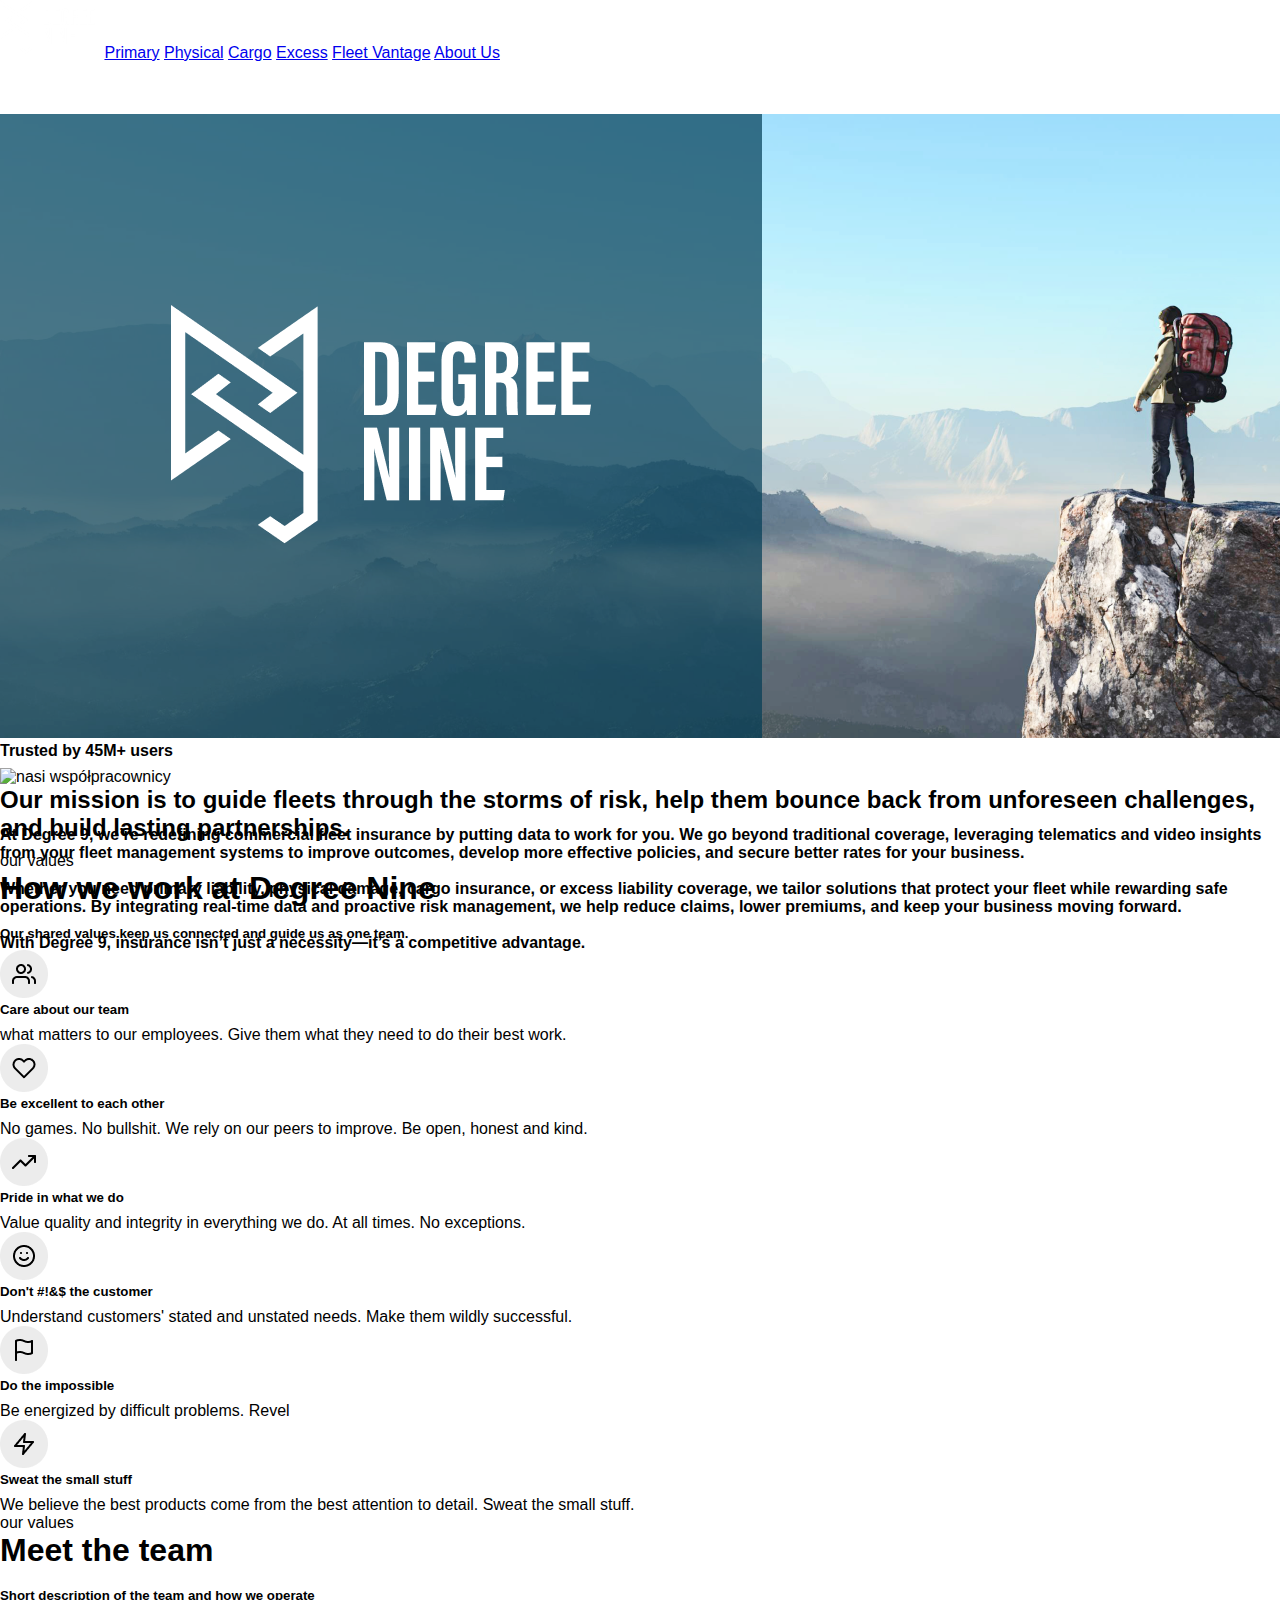
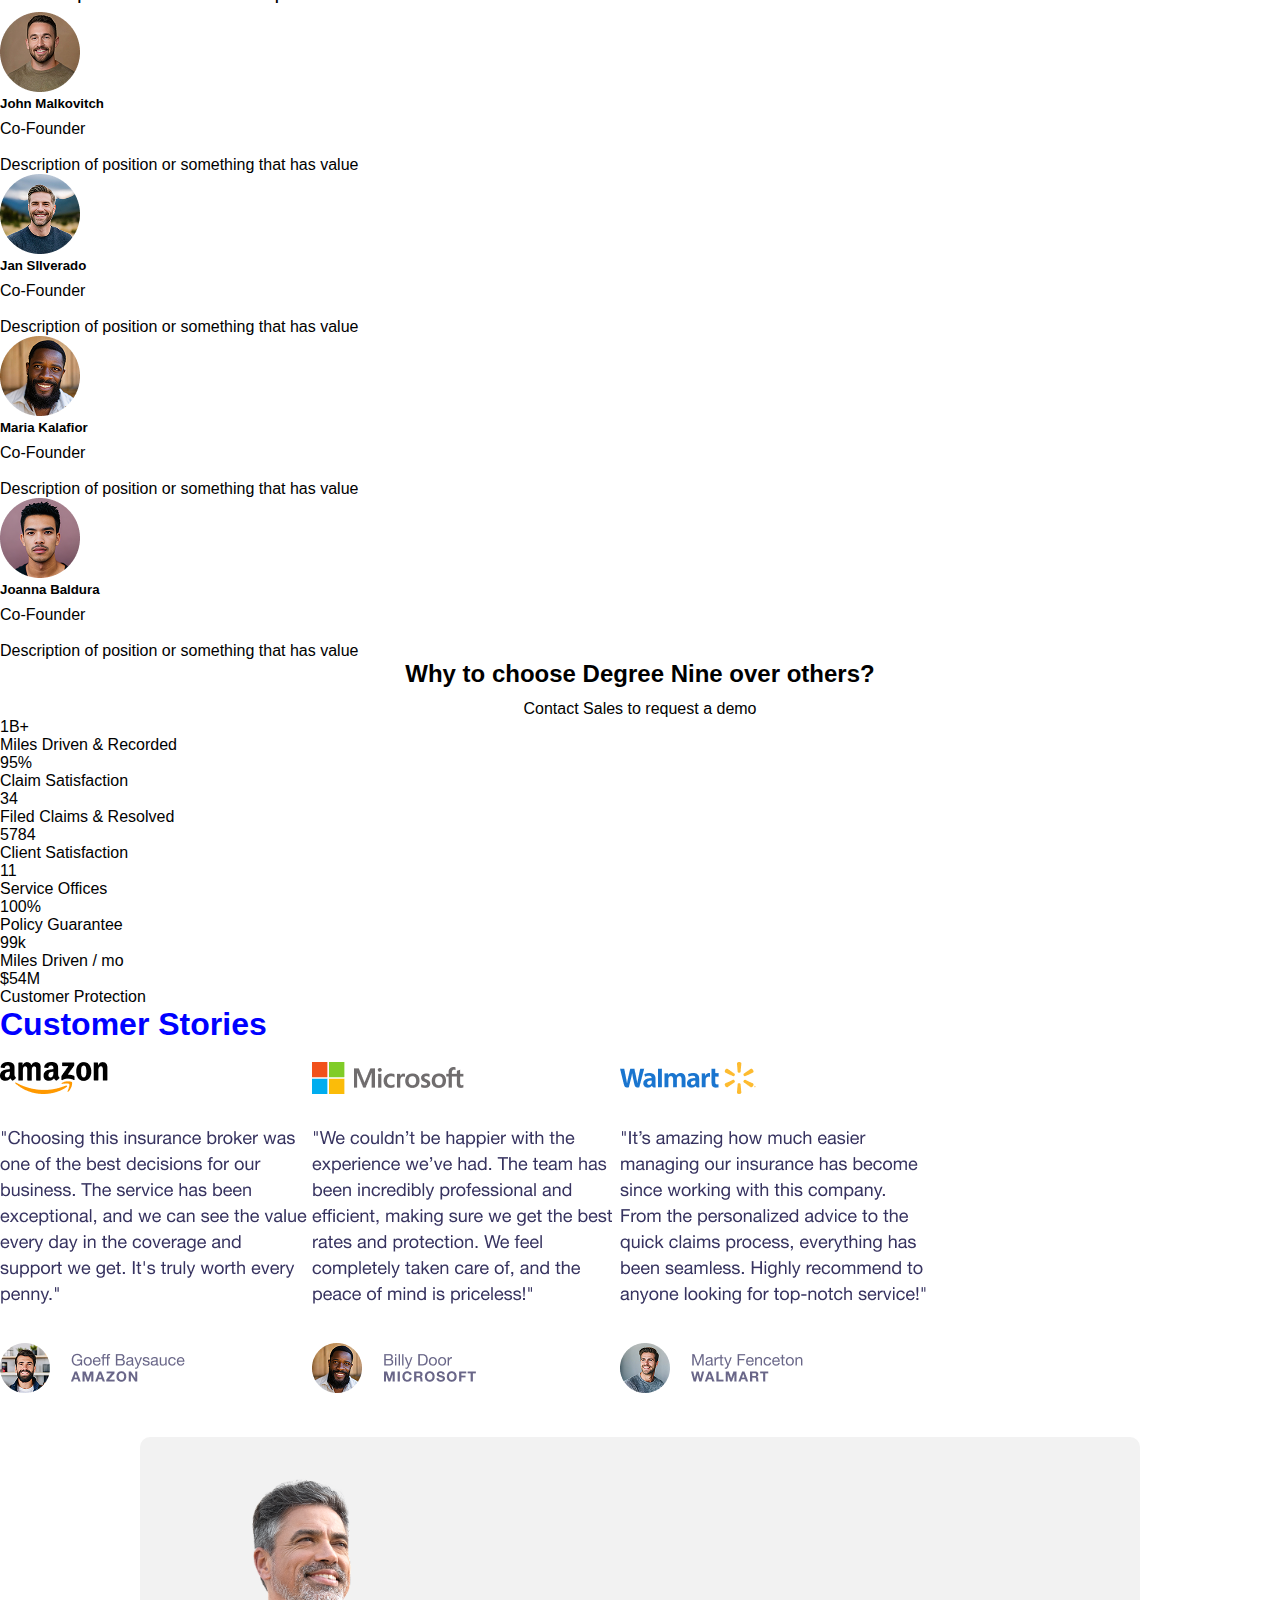
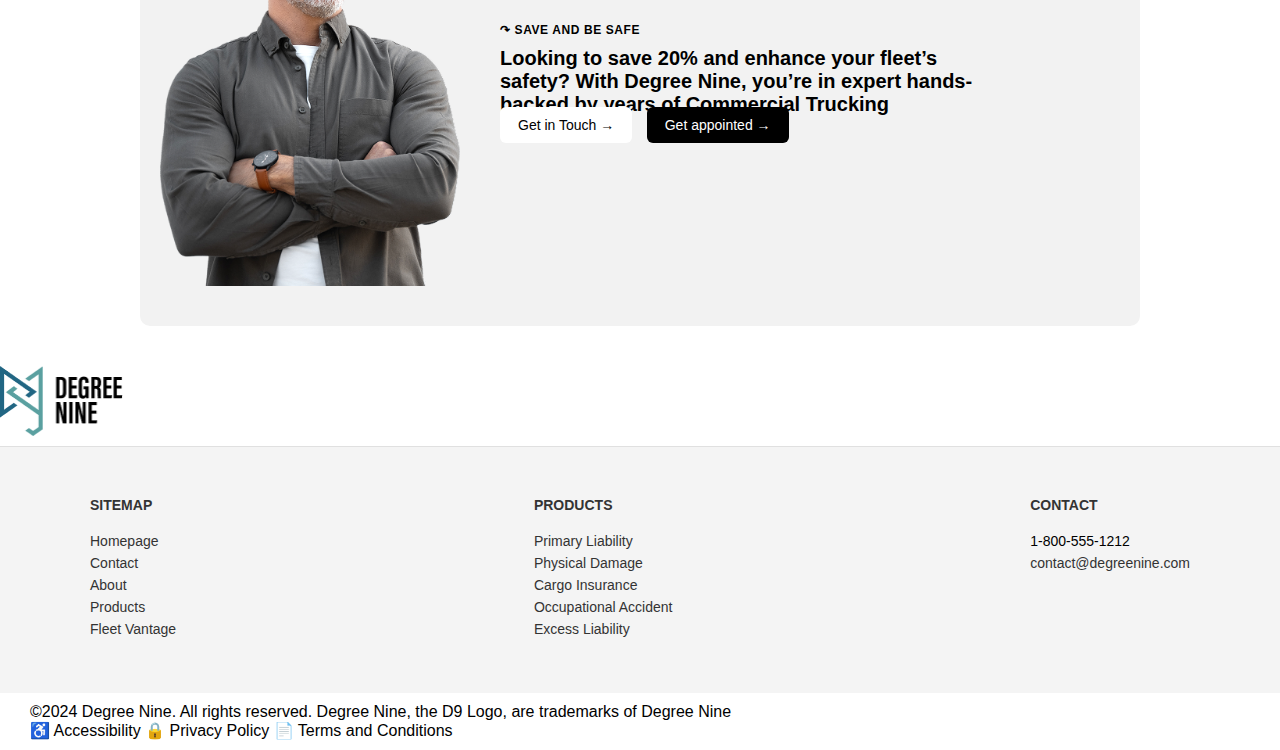
==== aboutus.html @ 533770f7 "Add files via upload" ====
<!DOCTYPE html>
<html lang="en">
<head>
    <meta charset="UTF-8">
    <meta name="viewport" content="width=device-width, initial-scale=1.0">
    <title>Document</title>
    <link rel="stylesheet" href="styl.css">
</head>
<body>
    <section class="header">
        <div class="lewyheader" >
            <a href="index.html"><img src="HEADLEFT.png" alt="zdjęcie"></a>
            <a href="primary liability.html">Primary</a>
            <a href="physical damage.html">Physical</a>
            <a href="cargo Insurance.html">Cargo</a>
            <a href="excess liability.html">Excess</a>
            <a href="fleet.html">Fleet Vantage</a>
            <a href="aboutus.html">About Us</a>
        </div>
        <div class="prawyheader"><img src="HEADRIGHT.png" alt="zdjęcie"></div>
    </section>
    <section class="mid1">
        <img src="abouts.png" alt="">
    </section>
    <section class="mid2">
        <h4 >Trusted by 45M+ users</h4>
        <img src="współpraca.png" alt="nasi współpracownicy" >
    </section>
    <section class="tekst">
        <h2>Our mission is to guide fleets through the storms of risk, help them bounce back from unforeseen challenges, and build lasting partnerships.</h2>
        <h4>At Degree 9, we’re redefining commercial fleet insurance by putting data to work for you. We go beyond traditional coverage, leveraging telematics and video insights from your fleet management systems to improve outcomes, develop more effective policies, and secure better rates for your business.
            <br><br>
            Whether you need primary liability, physical damage, cargo insurance, or excess liability coverage, we tailor solutions that protect your fleet while rewarding safe operations. By integrating real-time data and proactive risk management, we help reduce claims, lower premiums, and keep your business moving forward.
            <br><br>
            With Degree 9, insurance isn’t just a necessity—it’s a competitive advantage.</h4>
    </section >
    <section class="work">
        <div>
        <div class="label_header">our values</div>
        <h1>How we work at Degree Nine</h1>
        <h5>Our shared values keep us connected and guide us as one team.</h5>
        </div>
        <ul>
            <li><img src="team.png" alt=""><h5>Care about our team</h5> what matters to our employees. 
                Give them what they need to do their best work.</li>
            <li><img src="serce.png" alt=""><h5>Be excellent to each other</h5>No games. No bullshit. We rely on our peers 
                to improve. Be open, honest and kind.</li>
            <li><img src="pochyła.png" alt=""><h5>Pride in what we do</h5>Value quality and integrity in everything we do. 
                At all times. No exceptions.</li>
        </ul>
        <ul>
            <li><img src="uśmiech.png" alt=""><h5>Don't #!&$ the customer</h5>
                Understand customers' stated and unstated needs. Make them wildly successful.</li>
            <li><img src="flaga.png" alt=""><h5>Do the impossible</h5>Be energized by difficult problems. Revel </li>
            <li><img src="energia.png" alt=""><h5>Sweat the small stuff</h5>We believe the best products come from the best attention to detail. Sweat the small stuff.</li>
        </ul>
    </section>   
    <section class="team">
        <div>
            <div class="label_header">our values</div>
            <h1>Meet the team</h1>
            <h5>Short description of the team and how we operate</h5>
        </div>
        <ul>
            <li><img src="john.png" alt=""><h5>John Malkovitch</h5>Co-Founder<br><br>Description of position or something that has value</li>
            <li><img src="Jan.png" alt=""><h5>Jan SIlverado</h5>Co-Founder<br><br>Description of position or something that has value</li>
            <li><img src="maria.png" alt=""><h5>Maria Kalafior</h5>Co-Founder<br><br>Description of position or something that has value</li>
            <li><img src="joanna.png" alt=""><h5>Joanna Baldura</h5>Co-Founder<br><br>Description of position or something that has value</li>
        </ul>
    </section>

    <section class="statystyki">
        <h2 style="text-align: center;">Why to choose Degree Nine over others?</h2>
        <p style="text-align: center;">Contact Sales to request a demo</p>
        <ul>
            <li><p class="oversize">1B+</p> Miles Driven & Recorded</li>
            <li><p class="oversize">95%</p> Claim Satisfaction</li>
            <li><p class="oversize">34</p> Filed Claims & Resolved</li>
            <li><p class="oversize">5784</p> Client Satisfaction</li>
        </ul><ul>
            <li><p class="oversize">11</p> Service Offices</li>
            <li><p class="oversize">100%</p> Policy Guarantee</li>
            <li><p class="oversize">99k</p> Miles Driven / mo</li>
            <li><p class="oversize">$54M</p> Customer Protection</li>
        </ul>
    </section>
    <section class="stories">
    <H1 style="color: blue;">Customer Stories</H1>
        <img src="stories1.png" alt="historie">
    <img src="stories2.png" alt=""><img src="stories3.png" alt=""></section>
    <section class="cta-section">
        <img src="facet 1.png" alt="Man standing with arms crossed" />
        <div class="cta-text">
            <small>↷ Save and be safe</small>
            <h2>Looking to save 20% and enhance your fleet’s safety? With Degree Nine, you’re in expert hands-backed by years of Commercial Trucking experience.</h2>
            <div class="cta-buttons">
            <button class="btn-outline">Get in Touch →</button>
            <button class="btn-black">Get appointed →</button>
            </div>
        </div>
    </section>
    
    <footer>
        <div class="footer-logo">
            <img src="footer.png" alt="Degree Nine Logo" />
        </div>
        <div class="footer">
            
        
            <div class="footer-section">
                <h4>Sitemap</h4>
                <ul>
                <li><a href="index.html">Homepage</a></li>
                <li><a href="#">Contact</a></li>
                <li><a href="aboutus.html">About</a></li>
                <li><a href="#">Products</a></li>
                <li><a href="fleet.html">Fleet Vantage</a></li>
                </ul>
            </div>
        
            <div class="footer-section">
                <h4>Products</h4>
                <ul>
                <li><a href="primary liability.html">Primary Liability</a></li>
                <li><a href="physical damage.html">Physical Damage</a></li>
                <li><a href="cargo Insurance.html">Cargo Insurance</a></li>
                <li><a href="#">Occupational Accident</a></li>
                <li><a href="excess liability.html">Excess Liability</a></li>
                </ul>
            </div>
        
            <div class="footer-section">
                <h4>Contact</h4>
                <ul>
                <li>1-800-555-1212</li>
                <li><a href="mailto:contact@degreenine.com">contact@degreenine.com</a></li>
                </ul>
            </div>            
        </div>
        <div class="footer-section">
            <div>©2024 Degree Nine. All rights reserved. Degree Nine, the D9 Logo, are trademarks of Degree Nine</div>
            <div class="links">
                <span>♿ Accessibility</span>
                <span>🔒 Privacy Policy</span>
                <span>📄 Terms and Conditions</span>
            </div>
        </div>
    </footer>
</body>
</html>
---- styl.css ----
/*dla każdego elementu*/
* {
    width: 1512;
    margin: 0;
    padding: 0;
    box-sizing: border-box;
}

body {
    font-family: sans-serif;
    size: 16;
    height: 26;
}

#header {
    height: 100px;
    width: 1512;
    background: linear-gradient(to right, #216683, #5AA0A0);
    color: white;
    display: flex;
    justify-content: space-between;
    align-items: center;
    max-width: 1512;
}
#lewyheader, #prawyheader {
    margin: 0;
}
#lewyheader{
    margin-top: 24px;
    margin-bottom: 24px;
    margin-left: 156px;
    float: left;
}
#lewyheader a {
    border-radius: 20px;
    padding: 6px 20px;
    color: white;
    text-decoration: none;
}
#lewyheader a.active::before {
    content: "•";
    color: white;
    margin-right: 6px;
}

#prawyheader{
    float: left;
    margin-top: 27px;
    margin-bottom: 27px;
    margin-left: 268.96px;
    margin-right: 157px;
}
.cta-section {
    display: flex;
    flex-wrap: wrap;
    align-items: center;
    justify-content: center;
    background: #f2f2f2;
    padding: 40px 20px;
    border-radius: 10px;
    margin: 40px auto;
    max-width: 1000px;
}

.cta-section img {
    max-width: 300px;
    border-radius: 8px;
}

.cta-text {
    flex: 1;
    margin-left: 40px;
    min-width: 250px;
}

.cta-text small {
    display: inline-block;
    margin-bottom: 10px;
    font-weight: bold;
    text-transform: uppercase;
    font-size: 12px;
    letter-spacing: 0.05em;
}

.cta-text h2 {
    font-size: 20px;
    margin-bottom: 20px;
    max-width: 500px;
}

.cta-buttons button {
    padding: 10px 18px;
    margin-right: 10px;
    border: none;
    border-radius: 6px;
    font-size: 14px;
    cursor: pointer;
    transition: background 0.3s ease;
}

.btn-outline {
    background: white;
    border: 1px solid #ccc;
}

.btn-outline:hover {
    background: #eee;
}

.btn-black {
    background: #000;
    color: white;
}

.btn-black:hover {
    background: #333;   
}

.footer {
    background: #f4f4f4;
    padding: 40px 60px;
    display: flex;
    justify-content: space-between;
    flex-wrap: wrap;
    border-top: 1px solid #e0e0e0;
    font-size: 14px;
}

.footer-logo {
    display: flex;
    flex-direction: column;
    align-items: flex-start;
}

.footer-logo img {
    width: 123px;
    height: 70px;
    margin-bottom: 10px;
}

.footer-section {
    margin: 10px 30px;
}

.footer-section h4 {
    margin-bottom: 10px;
    font-size: 14px;
    text-transform: uppercase;
    font-weight: bold;
    color: #333;
}

.footer-section ul {
    list-style: none;
    padding: 0;
    margin: 0;
}

.footer-section ul li {
    margin-bottom: 6px;
}

.footer-section ul li a {
    text-decoration: none;
    color: #333;
}

.footer-bottom {
    padding: 20px 60px;
    font-size: 12px;
    color: #666;
    background: #ffffff;
    border-top: 1px solid #e0e0e0;
}

.footer-bottom .links {
    margin-top: 10px;
}

.footer-bottom .links span {
    margin-right: 20px;
}

@media (max-width: 768px) {
.cta-section {
    flex-direction: column;
    text-align: center;
}
.cta-text {
    margin-left: 0;
    margin-top: 20px;
}
}

oversize{
    size: 60px;
    height: 80px;
}
h1{
    size: 48px;
    height: 56px;
}
h2{
    size: 28px;
    height: 40px;
}
h3{
    size: 24px;
    height: 28px;
}
h4{
    size: 18px;
    height: 26px;
}
h5{
    size: 18px;
    height: 24px;
}

#mid1{
    display: flex;
    justify-content: space-between;
    align-items: center;
}
#lewymid1{
    float: left;
    margin-top: 221px;
    margin-left: 200px;
}
   

#prawymid1{
    float: left;
    margin-top: 172px;
    margin-left: 789px;
    width: 523px;
    height: 419px;
}
#mid2{
    background-color: #f9f9f9;
    height: 245px;
    margin-top: 100px;
    padding: 40px 0;
    text-align: center;
    text-decoration: none;
}

#mid2 h4 {
    margin-bottom: 24px;
}

#mid2 img {
    max-width: 80%;
    height: auto;
}
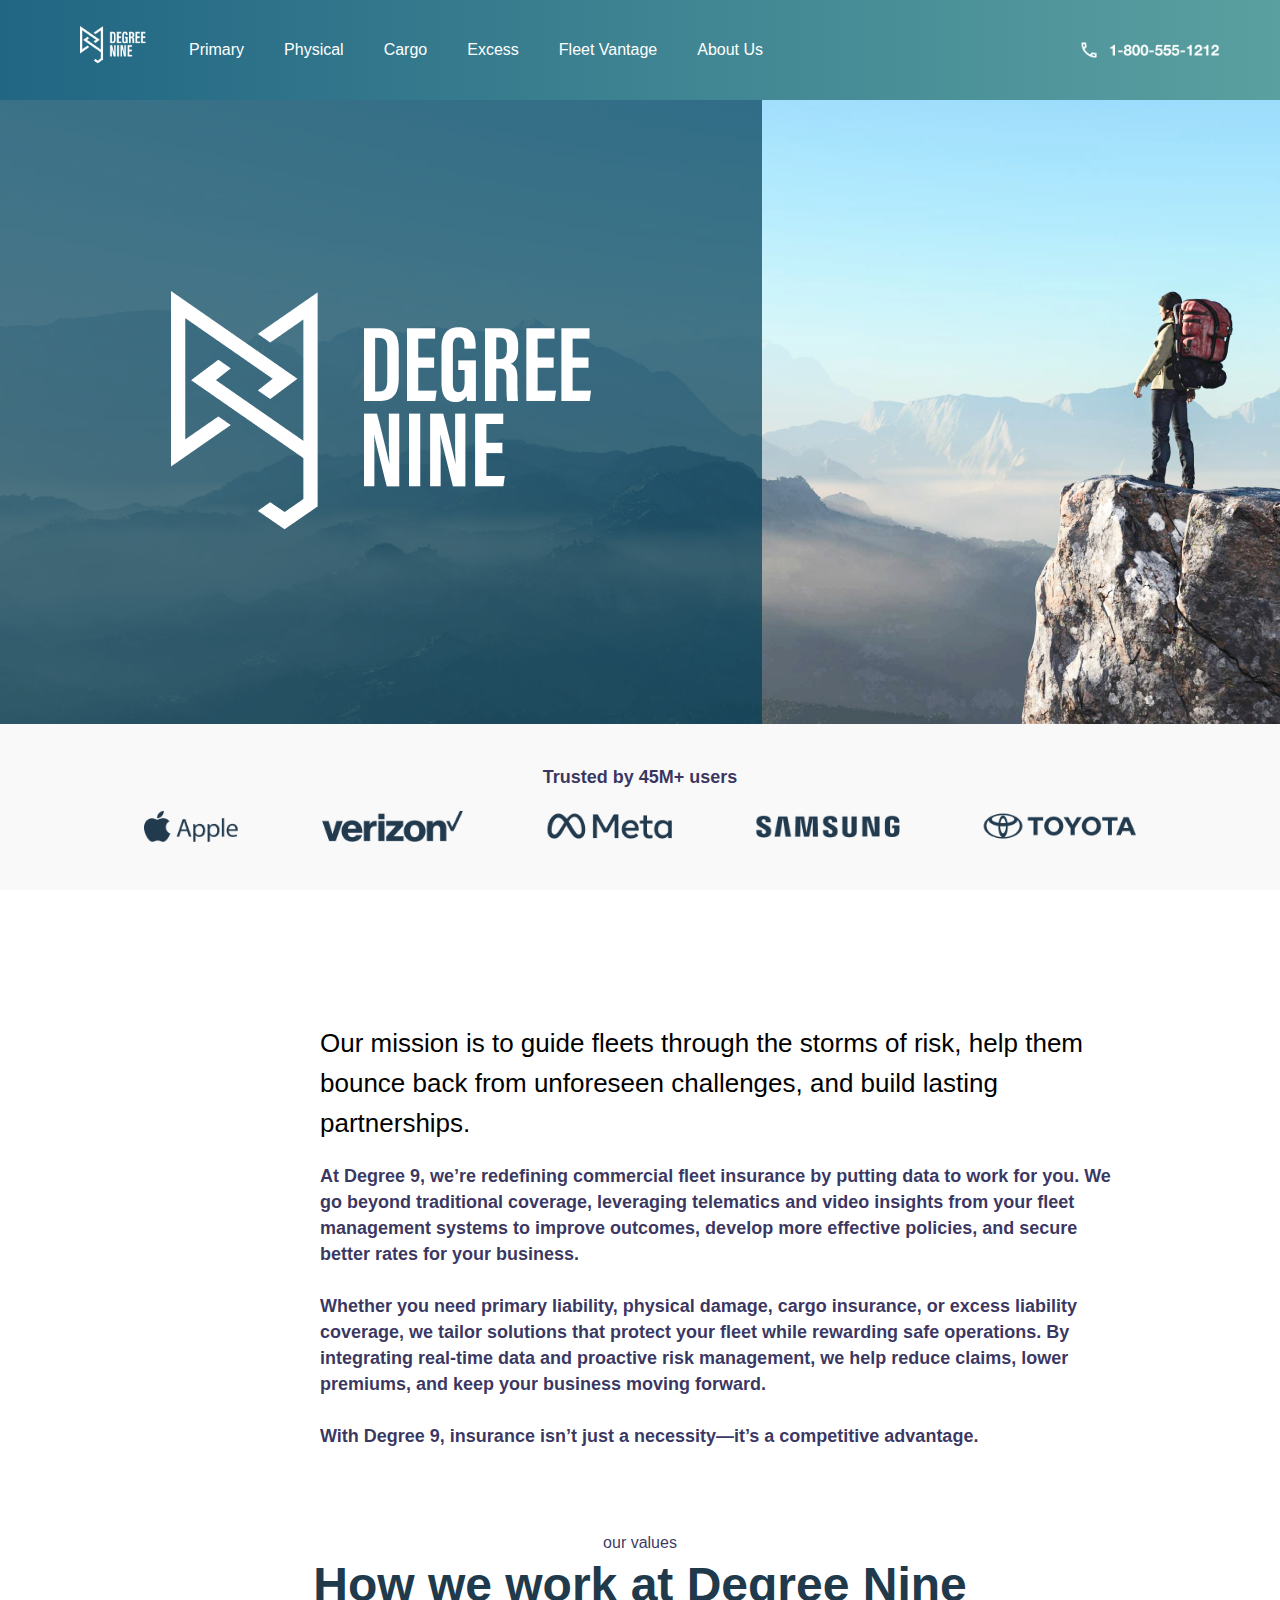
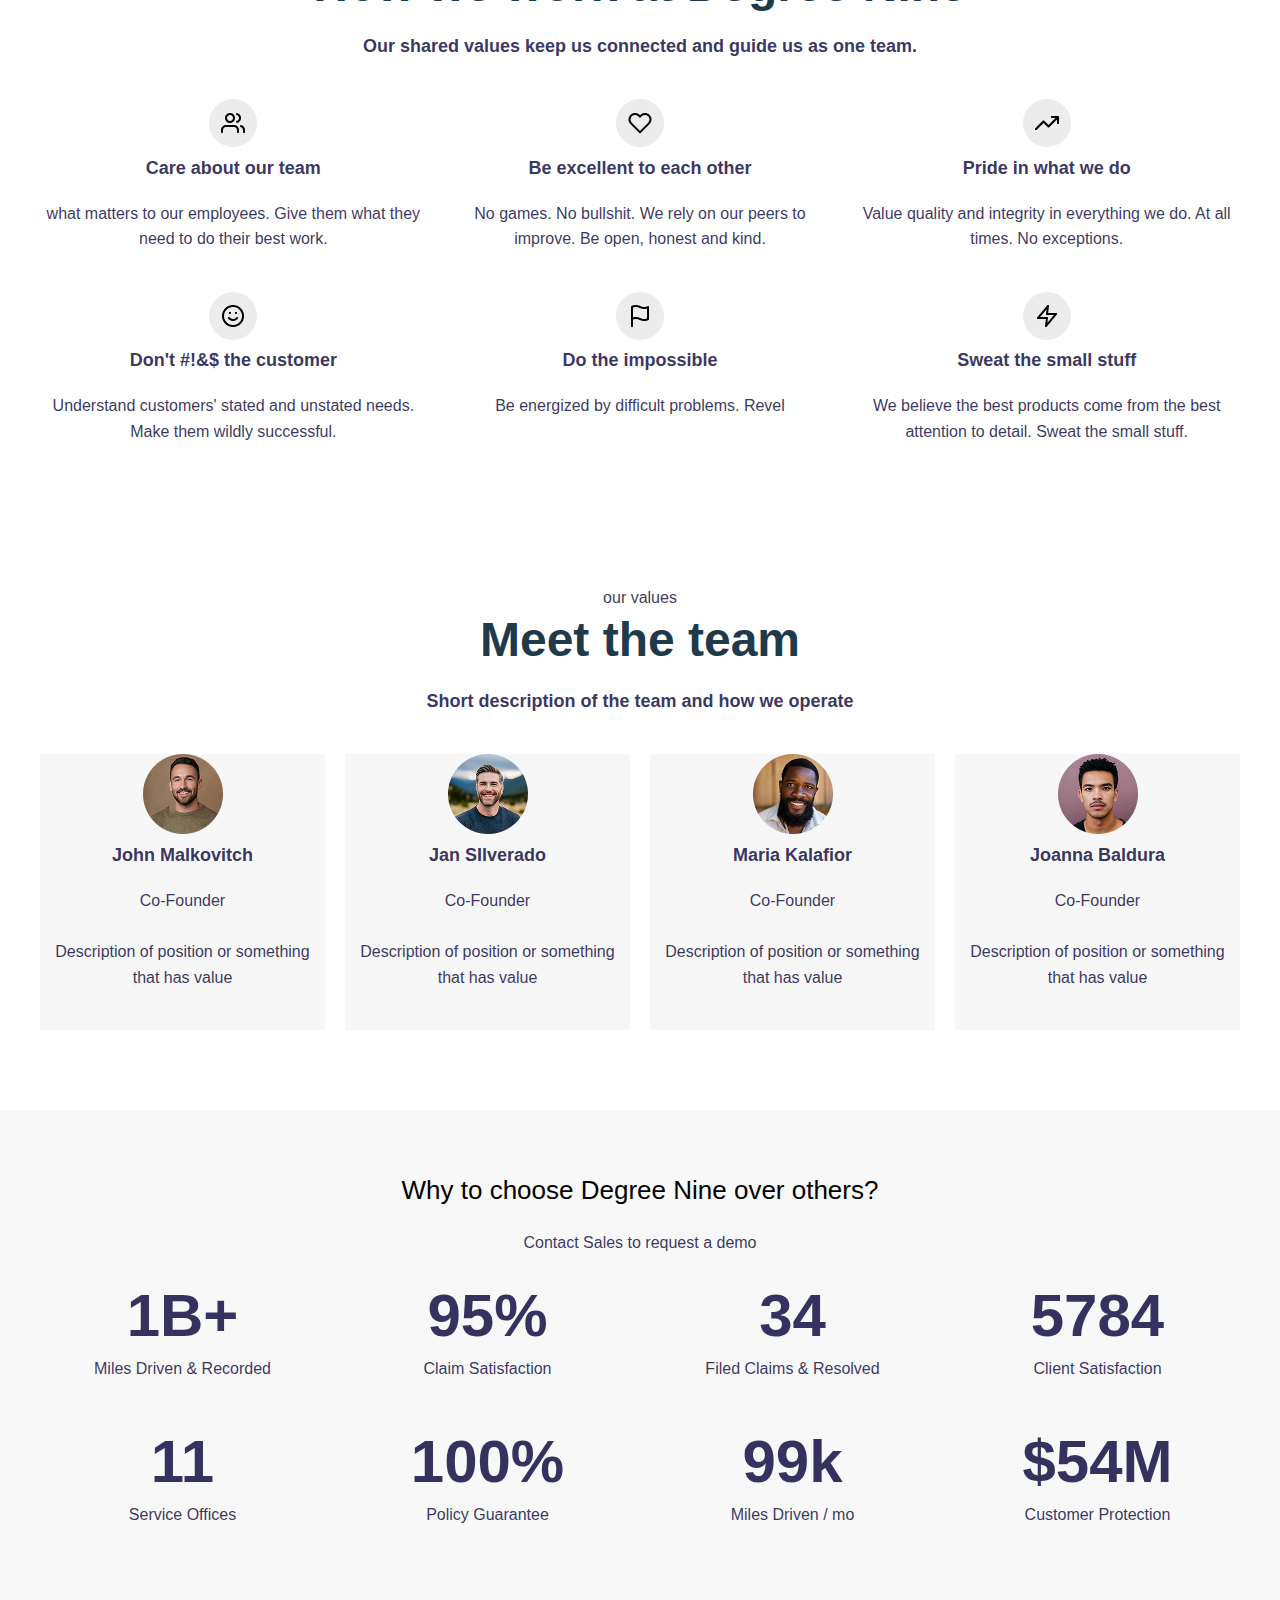
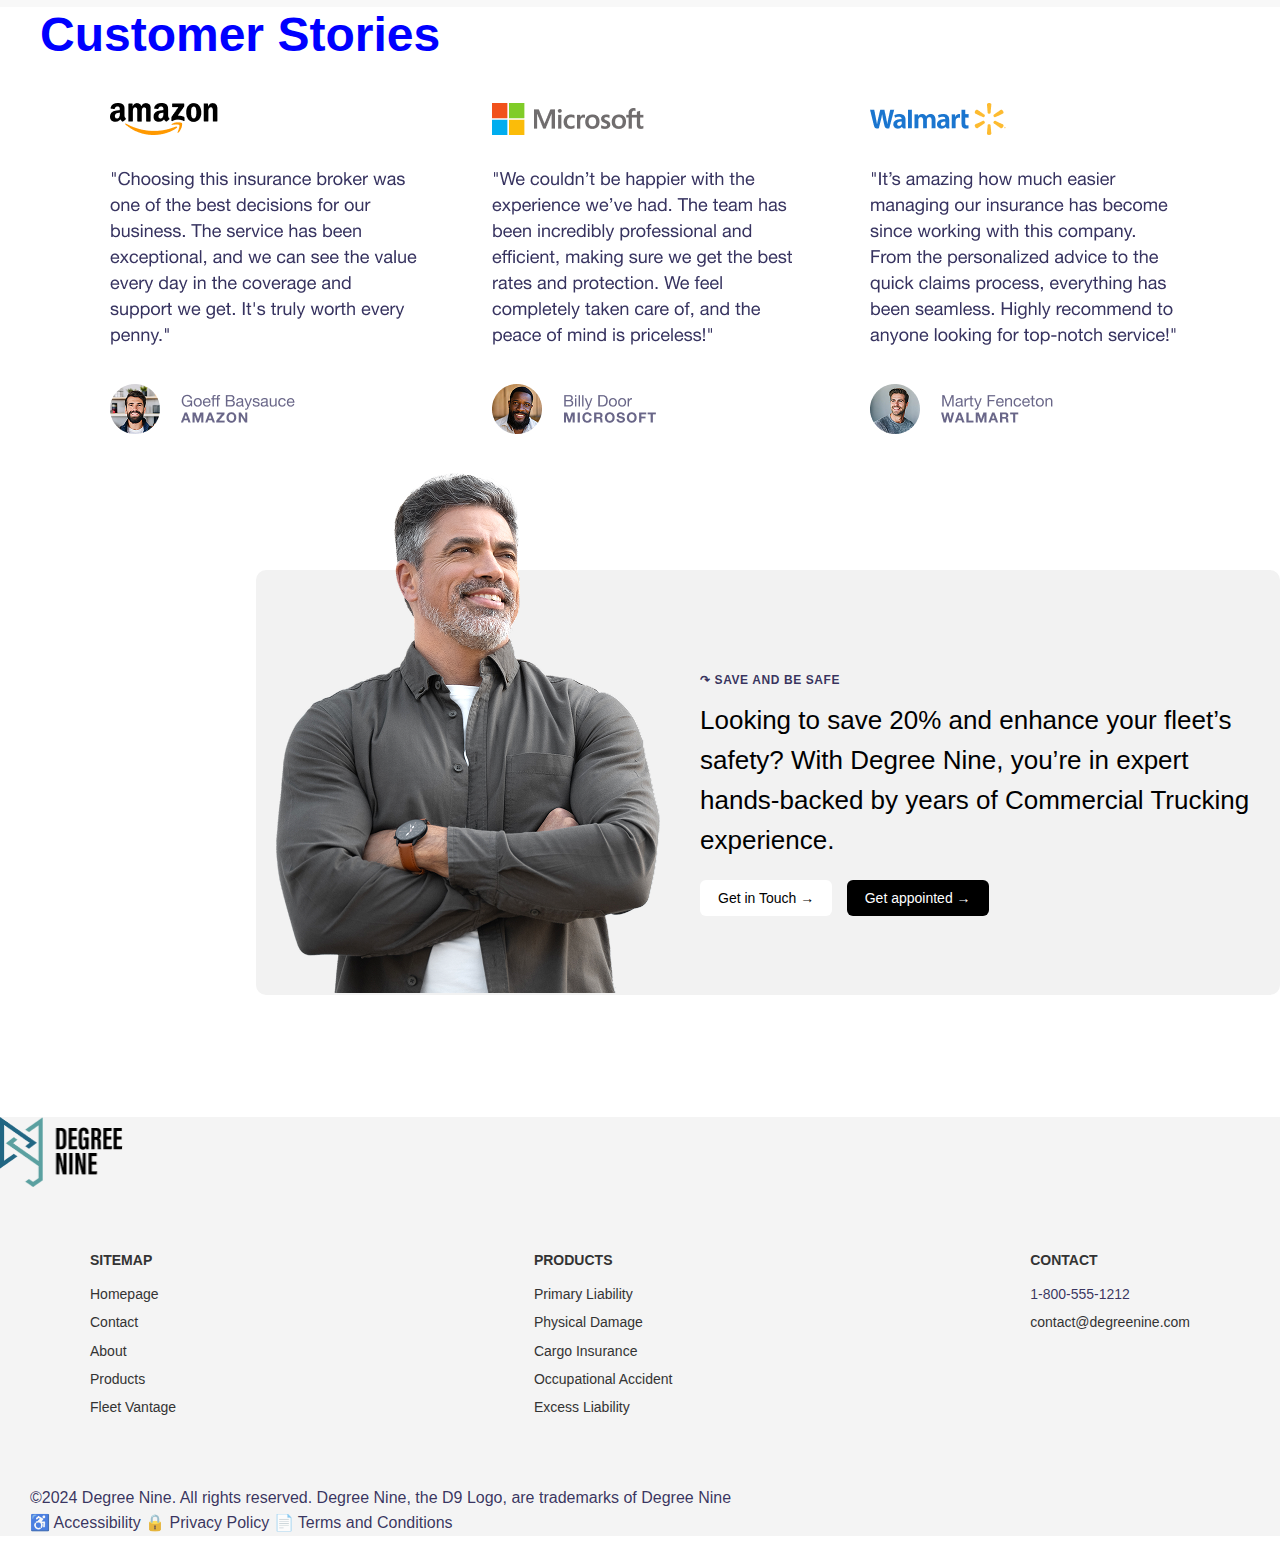
==== commit 938928b2: "Add files via upload" ====
--- a/aboutus.html
+++ b/aboutus.html
@@ -3,7 +3,7 @@
 <head>
     <meta charset="UTF-8">
     <meta name="viewport" content="width=device-width, initial-scale=1.0">
-    <title>Document</title>
+    <title>About us</title>
     <link rel="stylesheet" href="styl.css">
 </head>
 <body>
--- a/styl.css
+++ b/styl.css
@@ -1,70 +1,463 @@
-/*dla każdego elementu*/
+/* RESET */
 * {
-    width: 1512;
     margin: 0;
     padding: 0;
     box-sizing: border-box;
 }
 
 body {
-    font-family: sans-serif;
-    size: 16;
-    height: 26;
-}
-
-#header {
+    font-family: Arial, Helvetica, sans-serif;
+    font-weight: 400;
+    font-size: 16px;
+    line-height: 1.6;
+    color: rgba(5, 0, 56, 0.8);
+    margin-bottom: 20px;
+    max-width: 1920px;
+    margin: 0 ;
+}
+
+h1 {
+    font-weight: 700;
+    font-size: 48px;
+    line-height: 56px;
+    letter-spacing: -1%;
+    margin-bottom: 20px;
+    color: #203A4C;
+}
+
+h2 {
+    font-weight: 400;
+    font-size: 26px;
+    line-height: 40px;
+    letter-spacing: -2%;
+    margin-bottom: 20px;
+    color: #000000;
+}
+
+h3 {
+    font-weight: 500;
+    font-size: 24px;
+    line-height: 28px;
+    letter-spacing: -0.5%;
+    margin-bottom: 20px;
+    color: #203A4C;
+}
+
+h4, h5 {
+    font-weight: bold;
+    font-size: 18px;
+    line-height: 26px;
+    margin-bottom: 20px;
+    color: rgba(5, 0, 56, 0.8);
+}
+.label_header{
+    size: 14px;
+    line-height: 28px;
+}
+.oversize {
+    font-size: 60px;
+    line-height: 80px;
+    font-weight: bold;
+}
+.header, .footer {
+    padding: 60px 40px;
+    margin: 0 auto;
+    max-width: 1920px;
+}
+
+.header {
+    width: 100%;
+    max-width: 1920px;
+    margin: 0 auto;
     height: 100px;
-    width: 1512;
     background: linear-gradient(to right, #216683, #5AA0A0);
     color: white;
     display: flex;
     justify-content: space-between;
     align-items: center;
-    max-width: 1512;
-}
-#lewyheader, #prawyheader {
-    margin: 0;
-}
-#lewyheader{
-    margin-top: 24px;
-    margin-bottom: 24px;
-    margin-left: 156px;
-    float: left;
-}
-#lewyheader a {
+    padding: 0 40px;
+    overflow: hidden;
+}
+.header img {
+    height: 40px;
+    object-fit: contain;
+}
+
+
+.lewyheader, .prawyheader {
+    margin: 0 20px;
+    display: flex;
+    align-items: center;
+}
+.lewyheader img {
+    height: 40px;
+    max-height: 40px;
+    object-fit: contain;
+  }
+  
+.prawyheader img {
+    height: 40px;
+    max-height: 40px;
+    object-fit: contain;
+  }
+  
+.lewyheader a {
     border-radius: 20px;
     padding: 6px 20px;
     color: white;
     text-decoration: none;
 }
-#lewyheader a.active::before {
+
+.lewyheader a.active::before {
     content: "•";
     color: white;
     margin-right: 6px;
 }
 
-#prawyheader{
+.tekst{
+    margin-top: 10px;
+    width: 793px;
+    margin-left: 25%;
+}
+.tekst h2{
+    margin-top: 133px;
+}
+.tekst h4{
+    margin-top: 80;
+}
+.mid1 {
+    display: flex;
+    justify-content: space-between;
+    align-items: center;
+    flex-wrap: wrap;
+    margin: 0 auto;
+    padding: 20px;
+}
+.mid1 img{
+    width: 1980px;
+    height: auto;
+    margin: -20px;
+    text-align: center;
+}
+
+.lewymid1, .prawymid1 {
+    flex: 1;
+    margin: 20px;
+    min-width: 300px;
+    margin-left: 200px;
+}
+
+.prawymid1 {
+    max-width: 990px;
+    height: auto;
+}
+.prawymid1 img{
+    width: 523px;
+    height: auto;
+}
+.button-group {
+    display: flex;
     float: left;
-    margin-top: 27px;
-    margin-bottom: 27px;
-    margin-left: 268.96px;
-    margin-right: 157px;
-}
+    gap: 20px;
+    
+  }
+  
+  /* Niebieski przycisk */
+  .btn-primary {
+    display: inline-flex;
+    align-items: center;
+    background-color: #275c74;
+    color: white;
+    padding: 16px 32px;
+    border-radius: 10px;
+    text-decoration: none;
+    font-weight: 600;
+    transition: background-color 0.3s ease;
+  }
+  .btn-link {
+    display: inline-flex;
+    align-items: center;
+    color: #000;
+    font-weight: 500;
+    text-decoration: none;
+    transition: color 0.3s ease;
+    padding: 16px 32px;
+  }
+.mid2 {
+    background-color: #f9f9f9;
+    padding: 40px 20px;
+    text-align: center;
+}
+
+.mid2 img {
+    max-width: 80%;
+    height: auto;
+}
+
+.planer {
+    text-align: center;
+}
+
+.plans {
+    display: flex;
+    justify-content: center;
+    flex-wrap: wrap;
+    gap: 30px;
+}
+
+.plan {
+    max-width: 300px;
+    text-align: left;
+}
+.informacje {
+    margin-top: 70px;
+    margin-left: 24%;
+    width: 795px;
+    height: auto;
+}
+.informacje h4{
+    font-weight: lighter;
+    text-decoration: none;
+}
+
+.benefits-list {
+    list-style: none;
+    padding: 0;
+    max-width: 600px;
+  }
+
+  .benefits-list li {
+    background: #fff;
+    margin-bottom: 20px;
+    padding: 20px 25px;
+    transition: transform 0.2s ease;
+  }
+
+
+  .benefits-list li h3 {
+    margin-top: 0;
+    color: #333;
+  }
+
+  .benefits-list li p {
+    margin-left: 20px;
+    color: #666;
+  }
+  ul.vehicle-list {
+    list-style-type: disc; /* kropki */
+    padding-left: 20px; /* odstęp na kropki */
+    max-width: 800px;
+    display: grid;
+    grid-template-columns: repeat(2, minmax(100px, 200px));
+  }
+
+  ul.vehicle-list li {
+    background: none;
+    padding: 5px 0;
+    color: #333;
+  }
+
+.komentarze {
+    margin: 185px 150px 152px 150px;
+  }
+  
+  .komentarze ul {
+    display: flex;
+    flex-wrap: wrap;
+    justify-content: space-between;
+    margin: 0 auto;
+    gap: 20px;
+    padding: 0;
+  }
+  
+  .komentarze li {
+    flex: 1 1 30%;
+    margin: 20px 0;
+    list-style: none;
+    text-align: left;
+  }
+  
+  .item .top-line {
+    display: flex;
+    align-items: center;
+    gap: 10px;
+    margin-bottom: 8px;
+  }
+  
+  .item img {
+    width: 24px;
+    height: 24px;
+    flex-shrink: 0;
+  }
+  
+  .item h5 {
+    margin: 0;
+    font-size: 16px;
+  }
+  
+  .item p {
+    margin-left: 30px;
+    font-size: 14px;
+    color: #555;
+  }
+  
+#tabs {
+    margin-bottom: 20px;
+    text-align: center;
+    flex-wrap: wrap;
+  }
+  
+  #tabs button {
+    padding: 10px 15px;
+    margin: 5px;
+    border: 1px solid #ccc;
+    background-color: #f5f5f5;
+    cursor: pointer;
+    border-radius: 20px;
+  }
+  
+  #tabs button.active {
+    background-color: #000;
+    color: #fff;
+    font-weight: bold;
+  }
+  
+  #tab-content {
+    text-align: left;
+    max-width: 900px;
+    margin: 0 auto;
+  }
+  
+  .tab-pane {
+    display: none;
+  }
+  
+  .tab-pane.flex {
+    display: flex;
+    gap: 30px;
+    align-items: center;
+    flex-wrap: wrap;
+  }
+  
+  .tab-pane h3 {
+    font-size: 1.5em;
+    margin-bottom: 15px;
+    text-align: center;
+  }
+  
+  .tab-pane ul {
+    padding-left: 20px;
+  }
+  
+  .tab-pane img {
+    max-width: 300px;
+    height: auto;
+  }
+  
+  
+
+.stories {
+    width: 100%;
+    margin: 0 auto;
+    max-width: 1200px;
+}
+.stories img{
+    margin-left: 70px;
+    margin-top: 20px;
+}
+
+.work {
+    padding: 60px 20px;
+    margin: 0 auto;
+    text-align: center;
+}
+
+.work ul {
+    display: flex;
+    flex-wrap: wrap;
+    justify-content: space-between;
+    margin: 0 auto;
+    max-width: 1200px;
+    gap: 20px;
+}
+.work li {
+    flex: 1 1 22%; /* 4 elementy w rzędzie z marginesami */
+    margin: 20px 0;
+    list-style: none;
+    text-align: center;
+}
+.team {
+    padding: 60px 20px;
+    margin: 0 auto;
+    text-align: center;
+}
+
+.team ul {
+    display: flex;
+    flex-wrap: wrap;
+    justify-content: space-between;
+    margin: 0 auto;
+    max-width: 1200px;
+    gap: 20px;
+}
+
+.team li {
+    width: 286px;
+    height: 276px;
+    background-color: #f7f7f7;
+    flex: 1 1 22%; /* 4 elementy w rzędzie z marginesami */
+    margin: 20px 0;
+    list-style: none;
+    text-align: center;
+}
+
+.statystyki {
+    background-color: #f8f8f8;
+    padding: 60px 20px;
+    max-width: 1920px;
+    margin: 0 auto;
+}
+
+.statystyki ul {
+    display: flex;
+    flex-wrap: wrap;
+    justify-content: space-between;
+    margin: 0 auto;
+    max-width: 1200px;
+    gap: 20px;
+}
+
+.statystyki li {
+    flex: 1 1 22%; /* 4 elementy w rzędzie z marginesami */
+    margin: 20px 0;
+    list-style: none;
+    text-align: center;
+}
+footer {
+    background: #f4f4f4;
+    
+}
+
 .cta-section {
-    display: flex;
-    flex-wrap: wrap;
-    align-items: center;
+    
+    display: flex;
+    flex-wrap: wrap;
     justify-content: center;
+    align-items: center;
     background: #f2f2f2;
-    padding: 40px 20px;
     border-radius: 10px;
-    margin: 40px auto;
-    max-width: 1000px;
+    height: 425px;
+    max-width: 1200px;
+    margin-top: 10%;
+    margin-left: 20%;
+    margin-bottom: 122px;
+    padding: 20px; /* Dodanie paddingu, by uniknąć przycięcia */
 }
 
 .cta-section img {
-    max-width: 300px;
-    border-radius: 8px;
+    margin-top: -120px;
+    height: auto; /* Zachowuje proporcje obrazu */
+    object-fit: contain; /* Obrazek zachowa swoje proporcje i nie będzie rozciągany */
 }
 
 .cta-text {
@@ -80,12 +473,6 @@
     text-transform: uppercase;
     font-size: 12px;
     letter-spacing: 0.05em;
-}
-
-.cta-text h2 {
-    font-size: 20px;
-    margin-bottom: 20px;
-    max-width: 500px;
 }
 
 .cta-buttons button {
@@ -113,8 +500,30 @@
 }
 
 .btn-black:hover {
-    background: #333;   
-}
+    background: #333;
+}
+.dane_wejsciowe{
+    background-color: #f6f6f6;
+}
+.biznes {
+    display: flex;
+    align-items: center;
+    gap: 40px;
+    max-width: 1200px;
+    margin: 50px auto;
+    padding: 40px;
+  }
+
+  .biznes img {
+    max-width: 400px;
+    height: auto;
+    object-fit: contain;
+  }
+
+  .biznes div {
+    flex: 1;
+    color: #333;
+  }
 
 .footer {
     background: #f4f4f4;
@@ -122,8 +531,9 @@
     display: flex;
     justify-content: space-between;
     flex-wrap: wrap;
-    border-top: 1px solid #e0e0e0;
+    
     font-size: 14px;
+    max-width: 1920px;
 }
 
 .footer-logo {
@@ -164,92 +574,189 @@
     text-decoration: none;
     color: #333;
 }
-
-.footer-bottom {
-    padding: 20px 60px;
+.contact-form {
+    background-color: #eaeaea;
+    display: flex;
+    justify-content: space-between;
+    align-items: flex-start;
+    max-width: 1100px;
+    width: 100%;
+    border-radius: 8px;
+    box-shadow: 0 2px 20px rgba(0, 0, 0, 0.05);
+    padding: 60px 50px;
+    gap: 40px;
+    margin-left: 22%;
+  }
+
+  .form-left {
+    flex: 1;
+  }
+
+  .form-left small {
+    text-transform: uppercase;
+    letter-spacing: 1px;
     font-size: 12px;
-    color: #666;
-    background: #ffffff;
-    border-top: 1px solid #e0e0e0;
-}
-
-.footer-bottom .links {
-    margin-top: 10px;
-}
-
-.footer-bottom .links span {
-    margin-right: 20px;
+    display: block;
+    margin-bottom: 25px;
+  }
+
+  .form-left h1 {
+    font-size: 60px;
+    line-height: 1.1;
+    margin: 20px 0;
+  }
+
+  .form-left p {
+    font-size: 16px;
+  }
+
+  .form-left a {
+    color: #0071A9;
+    text-decoration: none;
+    display: inline-block;
+    margin-top: 5px;
+  }
+
+  .form-right {
+    flex: 1;
+  }
+
+  .form-row {
+    display: flex;
+    gap: 20px;
+    margin-bottom: 15px;
+  }
+
+  .form-group {
+    flex: 1;
+    display: flex;
+    flex-direction: column;
+  }
+
+  .form-group label {
+    margin-bottom: 5px;
+    font-size: 14px;
+  }
+
+  .form-group input,
+  .form-group select {
+    padding: 12px;
+    border: 1px solid #ccc;
+    border-radius: 5px;
+    font-size: 14px;
+  }
+
+  .checkbox-title {
+    margin: 20px 0 10px;
+    font-size: 14px;
+  }
+
+  .checkbox-group {
+    display: grid;
+    grid-template-columns: repeat(2, 1fr);
+    gap: 10px;
+    margin: 10px 0 20px;
+  }
+
+  .checkbox-group label {
+    display: flex;
+    align-items: center;
+    gap: 8px;
+    background: #f1f1f1;
+    padding: 12px;
+    border-radius: 6px;
+    cursor: pointer;
+  }
+
+  .form-terms {
+    margin: 20px 0;
+    font-size: 12px;
+  }
+
+  .form-terms label {
+    display: flex;
+    align-items: center;
+    gap: 8px;
+  }
+
+  .submit-btn {
+    background-color: #155B7C;
+    color: white;
+    padding: 14px 24px;
+    border: none;
+    border-radius: 6px;
+    cursor: pointer;
+    font-size: 14px;
+  }
+
+/* Media Queries */
+/*
+
+@media (max-width: 1024px) {
+    .cta-section, .plans, .statystyki ul {
+        flex-direction: column;
+        align-items: center;
+    }
+    .cta-section img, .prawymid1 {
+        width: 80%;
+    }
+    .lewyheader, .prawyheader {
+        margin: 10px;
+        flex-direction: column;
+        align-items: center;
+    }
+    .statystyki ul {
+        display: block;
+    }
+    .statystyki li {
+        width: 100%;
+        margin: 10px 0;
+    }
 }
 
 @media (max-width: 768px) {
-.cta-section {
-    flex-direction: column;
-    text-align: center;
-}
-.cta-text {
-    margin-left: 0;
-    margin-top: 20px;
-}
-}
-
-oversize{
-    size: 60px;
-    height: 80px;
-}
-h1{
-    size: 48px;
-    height: 56px;
-}
-h2{
-    size: 28px;
-    height: 40px;
-}
-h3{
-    size: 24px;
-    height: 28px;
-}
-h4{
-    size: 18px;
-    height: 26px;
-}
-h5{
-    size: 18px;
-    height: 24px;
-}
-
-#mid1{
-    display: flex;
-    justify-content: space-between;
-    align-items: center;
-}
-#lewymid1{
-    float: left;
-    margin-top: 221px;
-    margin-left: 200px;
-}
-   
-
-#prawymid1{
-    float: left;
-    margin-top: 172px;
-    margin-left: 789px;
-    width: 523px;
-    height: 419px;
-}
-#mid2{
-    background-color: #f9f9f9;
-    height: 245px;
-    margin-top: 100px;
-    padding: 40px 0;
-    text-align: center;
-    text-decoration: none;
-}
-
-#mid2 h4 {
-    margin-bottom: 24px;
-}
-
-#mid2 img {
-    max-width: 80%;
-    height: auto;
-}+    h1 {
+        font-size: 32px;
+    }
+    .oversize {
+        font-size: 36px;
+        line-height: 48px;
+    }
+    .tabs button {
+        width: 100%;
+    }
+    .cta-text {
+        margin-left: 0;
+        margin-top: 20px;
+    }
+    .statystyki ul {
+        display: block;
+    }
+    .statystyki li {
+        width: 100%;
+        margin: 10px 0;
+    }
+}
+@media (max-width: 480px) {
+    .header {
+        flex-direction: column;
+        height: auto;
+        padding: 20px;
+    }
+    .lewyheader, .prawyheader {
+        flex-direction: column;
+        align-items: center;
+        gap: 10px;
+    }
+    .prawymid1 img{
+        width: 100%;
+        text-align: center;
+        padding: 0 10px;
+    }
+    .stories img{
+        width: 100%;
+        text-align: center;
+        padding: 0 10px;
+    }
+}
+*/